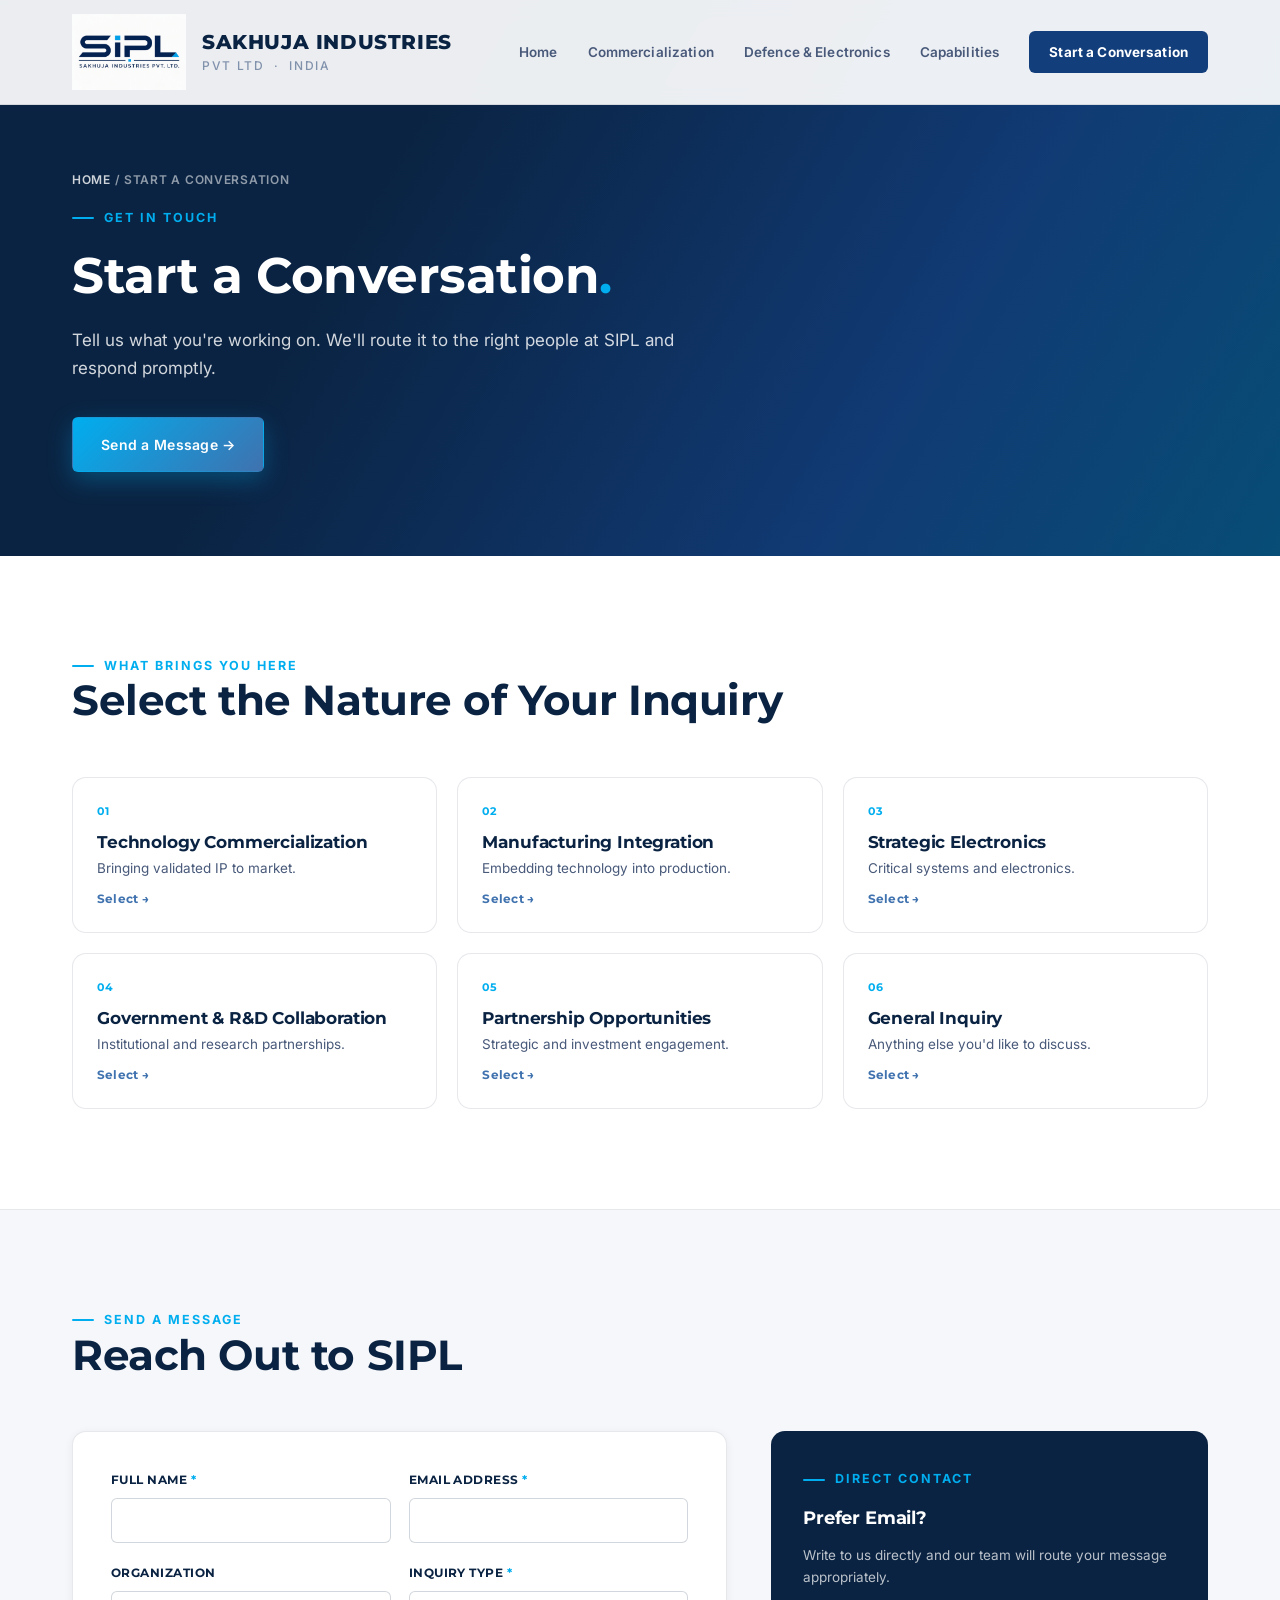
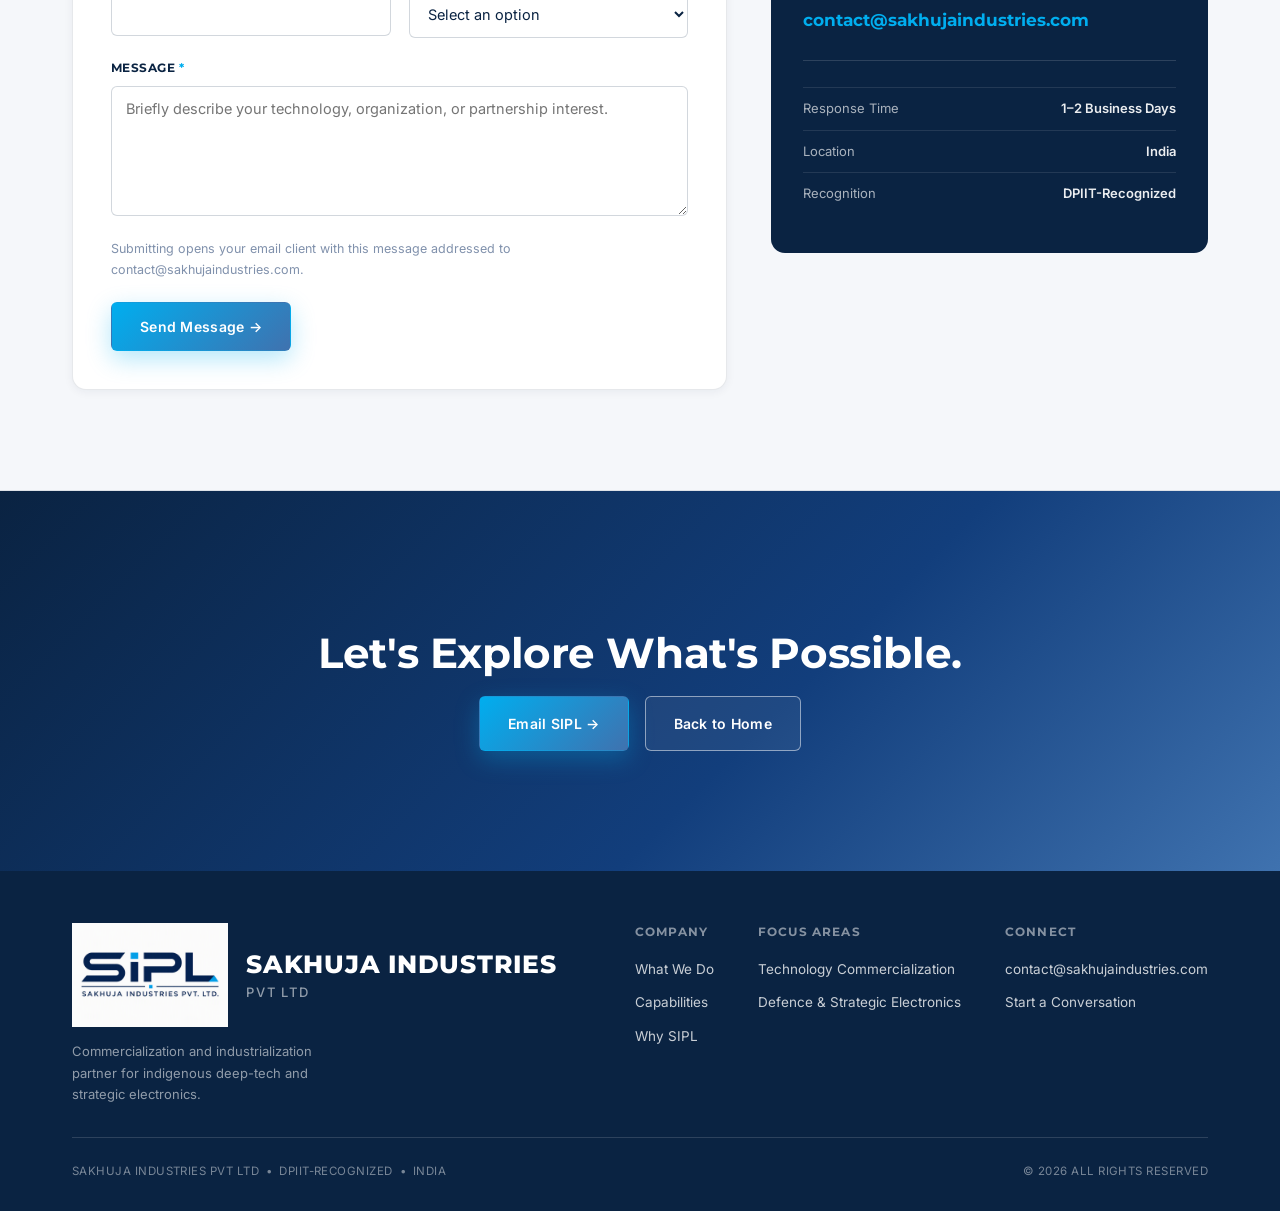
==== start-a-conversation.html @ 951796d1 "Add files via upload" ====
<!DOCTYPE html>
<html lang="en">
<head>
<meta charset="UTF-8">
<meta name="viewport" content="width=device-width, initial-scale=1.0">
<title>Start a Conversation | Sakhuja Industries Pvt. Ltd.</title>
<meta name="description" content="Contact SIPL to discuss technology commercialization, manufacturing integration, strategic electronics, government &amp; R&amp;D collaboration, or partnership opportunities.">
<link rel="icon" href="assets/images/sipl-logo.png">
<link rel="preconnect" href="https://fonts.googleapis.com">
<link rel="preconnect" href="https://fonts.gstatic.com" crossorigin>
<link href="https://fonts.googleapis.com/css2?family=Montserrat:wght@500;600;700;800&family=Inter:wght@400;500;600&display=swap" rel="stylesheet">
<link rel="stylesheet" href="styles.css">
<style>
  /* ============ PAGE-SPECIFIC: start-a-conversation ============ */

  /* Compact hero — single image, minimal copy */
  .contact-hero{padding:170px 0 84px;}
  .contact-hero p.lead{margin-top:18px;}

  /* Six inquiry cards — no imagery, icon-free, text-led */
  .inquiry-grid{
    display:grid;grid-template-columns:repeat(3,1fr);gap:20px;margin-top:52px;
  }
  @media (max-width:900px){ .inquiry-grid{grid-template-columns:repeat(2,1fr);} }
  @media (max-width:560px){ .inquiry-grid{grid-template-columns:1fr;} }
  .inquiry-card{
    text-align:left;width:100%;cursor:pointer;
    border:1px solid var(--line);border-radius:var(--radius-lg);
    background:var(--white);padding:26px 24px;
    transition:transform .22s ease, box-shadow .22s ease, border-color .22s ease;
    font-family:inherit;
  }
  .inquiry-card:hover, .inquiry-card:focus-visible{
    transform:translateY(-4px);box-shadow:var(--shadow-md);border-color:var(--line-strong);outline:none;
  }
  .inquiry-card .num{
    font-family:var(--display);font-size:11px;font-weight:700;
    color:var(--sky);letter-spacing:0.1em;display:block;margin-bottom:14px;
  }
  .inquiry-card h3{font-size:16.5px;margin-bottom:8px;}
  .inquiry-card p{font-size:13.5px;margin:0 0 14px;}
  .inquiry-card .go{
    font-family:var(--display);font-size:12px;font-weight:700;color:var(--blue);
    letter-spacing:0.02em;
  }

  /* Contact section — form + direct-contact panel */
  .contact-section{background:var(--bg-soft);}
  .contact-layout{
    display:grid;grid-template-columns:1.5fr 1fr;gap:44px;margin-top:52px;align-items:start;
  }
  @media (max-width:900px){ .contact-layout{grid-template-columns:1fr;} }

  .contact-form{
    background:var(--white);border:1px solid var(--line);border-radius:var(--radius-lg);
    padding:38px;box-shadow:var(--shadow-sm);
  }
  .form-row{display:grid;grid-template-columns:1fr 1fr;gap:18px;}
  @media (max-width:560px){ .form-row{grid-template-columns:1fr;} }
  .field{margin-bottom:20px;}
  .field label{
    display:block;font-family:var(--display);font-size:12px;font-weight:700;
    letter-spacing:0.04em;color:var(--navy-deep);margin-bottom:8px;
    text-transform:uppercase;
  }
  .field input, .field select, .field textarea{
    width:100%;font-family:var(--body);font-size:14.5px;color:var(--text);
    background:var(--white);border:1.5px solid var(--line-strong);border-radius:var(--radius);
    padding:13px 14px;transition:border-color .2s ease, box-shadow .2s ease;
  }
  .field input:focus, .field select:focus, .field textarea:focus{
    outline:none;border-color:var(--blue);box-shadow:0 0 0 3px rgba(63,114,175,0.14);
  }
  .field textarea{resize:vertical;min-height:130px;}
  .field .req{color:var(--sky);}
  .form-note{font-size:12.5px;color:var(--text-faint);margin-top:-4px;margin-bottom:22px;}
  .form-status{font-size:13.5px;margin-top:16px;display:none;}
  .form-status.show{display:block;}

  .contact-panel{
    background:var(--navy-deep);border-radius:var(--radius-lg);
    padding:38px 32px;color:var(--white);
  }
  .contact-panel .eyebrow{margin-bottom:6px;}
  .contact-panel h3{color:var(--white);font-size:18px;margin:14px 0 10px;}
  .contact-panel p{color:rgba(255,255,255,0.72);font-size:13.5px;}
  .contact-panel .email-link{
    display:block;margin-top:18px;font-family:var(--display);font-weight:700;
    font-size:17px;color:var(--sky);word-break:break-word;
  }
  .contact-panel .email-link:hover{color:var(--white);}
  .contact-panel hr{border:none;border-top:1px solid rgba(255,255,255,0.14);margin:26px 0;}
  .contact-panel .meta-line{
    display:flex;justify-content:space-between;font-size:13px;
    color:rgba(255,255,255,0.65);padding:10px 0;border-top:1px solid rgba(255,255,255,0.1);
  }
  .contact-panel .meta-line:first-of-type{border-top:none;}
  .contact-panel .meta-line b{color:rgba(255,255,255,0.92);font-weight:600;}

  /* Direct contact — large centered email */
  .direct-email{
    font-family:var(--display);font-weight:700;
    font-size:clamp(22px,3.2vw,32px);color:var(--blue);letter-spacing:-0.01em;
  }
  .direct-email:hover{color:var(--sky);}
</style>
</head>
<body>

<header class="nav">
  <div class="nav-inner">
    <a href="index.html" class="logo">
      <img src="assets/images/sipl-logo.png" alt="Sakhuja Industries Pvt Ltd" class="logo-img">
      <span class="logo-text">SAKHUJA INDUSTRIES<span>PVT LTD &nbsp;·&nbsp; INDIA</span></span>
    </a>
    <button class="nav-toggle" aria-label="Toggle navigation" aria-expanded="false"><span></span><span></span><span></span></button>
    <nav class="links">
      <a href="index.html#what-we-do">Home</a>
      <a href="technology-commercialization.html">Commercialization</a>
      <a href="defence-strategic-electronics.html">Defence &amp; Electronics</a>
      <a href="index.html#pillars">Capabilities</a>
      <a href="start-a-conversation.html" class="nav-cta" aria-current="page">Start a Conversation</a>
    </nav>
  </div>
</header>

<!-- ================= HERO ================= -->
<section class="page-hero contact-hero">
  <div class="page-hero-media">
    <img src="https://images.unsplash.com/photo-1600880292203-757bb62b4baf?auto=format&fit=crop&w=2200&q=80" alt="Strategic technology partnership and collaboration">
  </div>
  <div class="wrap">
    <div class="breadcrumb"><a href="index.html">Home</a> / Start a Conversation</div>
    <div class="eyebrow on-dark">GET IN TOUCH</div>
    <h1>Start a Conversation<span class="accent">.</span></h1>
    <p class="lead">Tell us what you're working on. We'll route it to the right people at SIPL and respond promptly.</p>
    <div class="cta-row" style="margin-top:34px;">
      <a href="#contact-form" class="btn btn-primary">Send a Message →</a>
    
    </div>
  </div>
</section>

<!-- ================= INQUIRY TYPE ================= -->
<section class="section" id="inquiry">
  <div class="wrap section-inner reveal">
    <div class="eyebrow">WHAT BRINGS YOU HERE</div>
    <h2>Select the Nature of Your Inquiry</h2>

    <div class="inquiry-grid">
      <button type="button" class="inquiry-card" data-topic="Technology Commercialization">
        <span class="num">01</span>
        <h3>Technology Commercialization</h3>
        <p>Bringing validated IP to market.</p>
        <span class="go">Select →</span>
      </button>
      <button type="button" class="inquiry-card" data-topic="Manufacturing Integration">
        <span class="num">02</span>
        <h3>Manufacturing Integration</h3>
        <p>Embedding technology into production.</p>
        <span class="go">Select →</span>
      </button>
      <button type="button" class="inquiry-card" data-topic="Strategic Electronics">
        <span class="num">03</span>
        <h3>Strategic Electronics</h3>
        <p>Critical systems and electronics.</p>
        <span class="go">Select →</span>
      </button>
      <button type="button" class="inquiry-card" data-topic="Government & R&D Collaboration">
        <span class="num">04</span>
        <h3>Government &amp; R&amp;D Collaboration</h3>
        <p>Institutional and research partnerships.</p>
        <span class="go">Select →</span>
      </button>
      <button type="button" class="inquiry-card" data-topic="Partnership Opportunities">
        <span class="num">05</span>
        <h3>Partnership Opportunities</h3>
        <p>Strategic and investment engagement.</p>
        <span class="go">Select →</span>
      </button>
      <button type="button" class="inquiry-card" data-topic="General Inquiry">
        <span class="num">06</span>
        <h3>General Inquiry</h3>
        <p>Anything else you'd like to discuss.</p>
        <span class="go">Select →</span>
      </button>
    </div>
  </div>
</section>

<!-- ================= CONTACT FORM ================= -->
<section class="section contact-section" id="contact-form">
  <div class="wrap section-inner reveal">
    <div class="eyebrow">SEND A MESSAGE</div>
    <h2>Reach Out to SIPL</h2>

    <div class="contact-layout">
      <form class="contact-form" id="siplContactForm" action="mailto:contact@sakhujaindustries.com" method="POST" enctype="text/plain">
        <div class="form-row">
          <div class="field">
            <label for="fullName">Full Name <span class="req">*</span></label>
            <input type="text" id="fullName" name="Name" required autocomplete="name">
          </div>
          <div class="field">
            <label for="email">Email Address <span class="req">*</span></label>
            <input type="email" id="email" name="Email" required autocomplete="email">
          </div>
        </div>

        <div class="form-row">
          <div class="field">
            <label for="organization">Organization</label>
            <input type="text" id="organization" name="Organization" autocomplete="organization">
          </div>
          <div class="field">
            <label for="topic">Inquiry Type <span class="req">*</span></label>
            <select id="topic" name="Inquiry Type" required>
              <option value="" disabled selected>Select an option</option>
              <option>Technology Commercialization</option>
              <option>Manufacturing Integration</option>
              <option>Strategic Electronics</option>
              <option>Government &amp; R&amp;D Collaboration</option>
              <option>Partnership Opportunities</option>
              <option>General Inquiry</option>
            </select>
          </div>
        </div>

        <div class="field">
          <label for="message">Message <span class="req">*</span></label>
          <textarea id="message" name="Message" required placeholder="Briefly describe your technology, organization, or partnership interest."></textarea>
        </div>

        <p class="form-note">Submitting opens your email client with this message addressed to contact@sakhujaindustries.com.</p>

        <button type="submit" class="btn btn-primary">Send Message →</button>
        <p class="form-status" id="formStatus"></p>
      </form>

      <aside class="contact-panel">
        <div class="eyebrow on-dark">DIRECT CONTACT</div>
        <h3>Prefer Email?</h3>
        <p>Write to us directly and our team will route your message appropriately.</p>
        <a href="mailto:contact@sakhujaindustries.com" class="email-link">contact@sakhujaindustries.com</a>
        <hr>
        <div class="meta-line"><span>Response Time</span><b>1–2 Business Days</b></div>
        <div class="meta-line"><span>Location</span><b>India</b></div>
        <div class="meta-line"><span>Recognition</span><b>DPIIT-Recognized</b></div>
      </aside>
    </div>
  </div>
</section>

<!-- ================= CLOSING CTA ================= -->
<section class="cta-section reveal" id="cta">
  <div class="wrap section-inner">
    <h2>Let's Explore What's Possible<span class="accent">.</span></h2>
    <div class="cta-row">
      <a href="mailto:contact@sakhujaindustries.com" class="btn btn-primary">Email SIPL →</a>
      <a href="index.html" class="btn btn-ghost">Back to Home</a>
    </div>
  </div>
</section>

<footer>
  <div class="wrap">
    <div class="footer-top">
      <div>
        <a href="index.html" class="logo">
          <img src="assets/images/sipl-logo.png" alt="Sakhuja Industries Pvt Ltd" class="logo-img">
          <span class="logo-text">SAKHUJA INDUSTRIES<span>PVT LTD</span></span>
        </a>
        <p class="footer-tagline">Commercialization and industrialization partner for indigenous deep-tech and strategic electronics.</p>
      </div>
      <div class="footer-nav">
        <div class="footer-col">
          <h4>Company</h4>
          <a href="index.html#what-we-do">What We Do</a>
          <a href="index.html#pillars">Capabilities</a>
          <a href="index.html#why">Why SIPL</a>
        </div>
        <div class="footer-col">
          <h4>Focus Areas</h4>
          <a href="technology-commercialization.html">Technology Commercialization</a>
          <a href="defence-strategic-electronics.html">Defence &amp; Strategic Electronics</a>
        </div>
        <div class="footer-col">
          <h4>Connect</h4>
          <a href="mailto:contact@sakhujaindustries.com">contact@sakhujaindustries.com</a>
          <a href="start-a-conversation.html">Start a Conversation</a>
        </div>
      </div>
    </div>
    <div class="footer-bottom">
      <div class="footer-meta">SAKHUJA INDUSTRIES PVT LTD &nbsp;•&nbsp; DPIIT-RECOGNIZED &nbsp;•&nbsp; INDIA</div>
      <div class="footer-meta">© <span id="year"></span> ALL RIGHTS RESERVED</div>
    </div>
  </div>
</footer>

<script src="script.js"></script>
<script>
  // Inquiry card → preselect topic in form and scroll to it
  document.addEventListener('DOMContentLoaded', function () {
    var cards = document.querySelectorAll('.inquiry-card');
    var topicSelect = document.getElementById('topic');
    cards.forEach(function (card) {
      card.addEventListener('click', function () {
        var value = card.getAttribute('data-topic');
        if (topicSelect) {
          Array.prototype.forEach.call(topicSelect.options, function (opt) {
            if (opt.text.replace(/&/g, '&').indexOf(value.split(' & ')[0]) !== -1 || opt.text === value) {
              topicSelect.value = opt.value;
            }
          });
          // Fallback direct match
          if (!topicSelect.value) { topicSelect.value = value; }
        }
        var formSection = document.getElementById('contact-form');
        if (formSection) { formSection.scrollIntoView({ behavior: 'smooth', block: 'start' }); }
        var nameField = document.getElementById('fullName');
        if (nameField) { setTimeout(function () { nameField.focus(); }, 500); }
      });
    });

    // Build a clean mailto submission
    var form = document.getElementById('siplContactForm');
    var status = document.getElementById('formStatus');
    if (form) {
      form.addEventListener('submit', function (e) {
        e.preventDefault();
        var name = document.getElementById('fullName').value.trim();
        var email = document.getElementById('email').value.trim();
        var org = document.getElementById('organization').value.trim();
        var topic = document.getElementById('topic').value;
        var message = document.getElementById('message').value.trim();

        if (!name || !email || !topic || !message) {
          status.textContent = 'Please complete all required fields.';
          status.classList.add('show');
          return;
        }

        var subject = 'SIPL Inquiry: ' + topic;
        var body =
          'Name: ' + name + '\n' +
          'Email: ' + email + '\n' +
          (org ? 'Organization: ' + org + '\n' : '') +
          'Inquiry Type: ' + topic + '\n\n' +
          'Message:\n' + message;

        var mailto = 'mailto:contact@sakhujaindustries.com'
          + '?subject=' + encodeURIComponent(subject)
          + '&body=' + encodeURIComponent(body);

        window.location.href = mailto;

        status.textContent = 'Opening your email client to send this message…';
        status.classList.add('show');
      });
    }
  });
</script>
</body>
</html>
---- styles.css ----
/* =========================================================
   SAKHUJA INDUSTRIES PVT LTD — styles.css
   Premium / Corporate / Deep-Tech / Electronics / Manufacturing
   ========================================================= */

:root{
  --navy-deep:#0A2342;
  --navy:#123E7C;
  --blue:#3F72AF;
  --sky:#00AEEF;
  --white:#FFFFFF;
  --bg-soft:#F5F7FA;

  --text:#0A2342;
  --text-muted:#48597A;
  --text-faint:#8091AC;

  --line:rgba(10,35,66,0.10);
  --line-strong:rgba(10,35,66,0.18);

  --radius:6px;
  --radius-lg:14px;
  --maxw:1200px;

  --display:'Montserrat', sans-serif;
  --body:'Inter', sans-serif;

  --shadow-sm:0 2px 10px rgba(10,35,66,0.06);
  --shadow-md:0 10px 30px rgba(10,35,66,0.10);
  --shadow-lg:0 24px 60px rgba(10,35,66,0.16);

  /* ---- Logo / header-height scale (drives header, nav spacing & footer) ---- */
  --logo-h-desktop:76px;      /* header logo height, desktop: 70-80px range */
  --logo-h-tablet:56px;       /* header logo height, tablet/mobile nav breakpoint */
  --logo-h-mobile:44px;       /* header logo height, small mobile */
  --footer-logo-h-desktop:104px; /* footer logo, proportionally larger than header */
  --footer-logo-h-tablet:76px;
  --footer-logo-h-mobile:58px;
  --header-h:104px;           /* total fixed-header height, desktop */
  --header-h-tablet:80px;
  --header-h-mobile:64px;
}

*{margin:0;padding:0;box-sizing:border-box;}
html{scroll-behavior:smooth;}

body{
  background:var(--white);
  color:var(--text);
  font-family:var(--body);
  font-size:16px;
  line-height:1.65;
  -webkit-font-smoothing:antialiased;
  overflow-x:hidden;
}

a{color:inherit;text-decoration:none;}
img{display:block;max-width:100%;}

.wrap{
  max-width:var(--maxw);
  margin:0 auto;
  padding:0 32px;
}

.eyebrow{
  font-family:var(--body);
  font-size:12.5px;
  font-weight:700;
  letter-spacing:0.16em;
  text-transform:uppercase;
  color:var(--sky);
  display:flex;
  align-items:center;
  gap:10px;
}
.eyebrow::before{
  content:"";
  width:22px;height:2px;
  background:var(--sky);
  display:inline-block;
  border-radius:2px;
}
.eyebrow.center{justify-content:center;}
.eyebrow.on-dark{color:var(--sky);}

h1,h2,h3,h4{
  font-family:var(--display);
  font-weight:700;
  letter-spacing:-0.01em;
  color:var(--navy-deep);
}
h2{font-size:clamp(28px,3.4vw,42px);line-height:1.16;}
h3{font-size:19px;}

p{color:var(--text-muted);}

.section{
  position:relative;
  padding:100px 0;
  border-bottom:1px solid var(--line);
}
.section.alt{background:var(--bg-soft);}
.section-inner{position:relative;z-index:1;}

/* ---------- BUTTONS ---------- */
.btn{
  font-family:var(--body);
  font-size:14px;
  font-weight:600;
  letter-spacing:0.02em;
  padding:15px 28px;
  border-radius:var(--radius);
  border:1.5px solid transparent;
  display:inline-flex;
  align-items:center;
  gap:10px;
  transition:all .2s ease;
  cursor:pointer;
}
.btn-primary{
  background:linear-gradient(135deg, var(--sky), var(--blue));
  color:var(--white);
  box-shadow:0 8px 24px rgba(0,174,239,0.30);
}
.btn-primary:hover{transform:translateY(-2px);box-shadow:0 12px 30px rgba(0,174,239,0.40);}
.btn-ghost{
  color:var(--white);
  border-color:rgba(255,255,255,0.5);
  background:rgba(255,255,255,0.06);
}
.btn-ghost:hover{border-color:var(--white);background:rgba(255,255,255,0.14);}
.btn-ghost.on-light{color:var(--navy);border-color:var(--line-strong);background:transparent;}
.btn-ghost.on-light:hover{border-color:var(--blue);color:var(--blue);background:rgba(63,114,175,0.06);}
.btn:focus-visible{outline:2px solid var(--sky);outline-offset:3px;}
.cta-row{display:flex;gap:16px;flex-wrap:wrap;align-items:center;}

/* ---------- NAV ---------- */
header.nav{
  position:fixed;
  top:0;left:0;right:0;
  z-index:60;
  background:rgba(255,255,255,0.92);
  backdrop-filter:blur(10px);
  border-bottom:1px solid var(--line);
}
.nav-inner{
  max-width:var(--maxw);
  margin:0 auto;
  padding:12px 32px;
  min-height:var(--header-h);
  display:flex;
  align-items:center;
  justify-content:space-between;
  transition:min-height .2s ease, padding .2s ease;
}
.logo{
  display:flex;
  align-items:center;
  gap:16px;
}
.logo img.logo-img{
  height:var(--logo-h-desktop);
  width:auto;
  max-width:none;
  display:block;
  image-rendering:-webkit-optimize-contrast;
  transition:height .2s ease;
}
.logo .logo-text{
  font-family:var(--display);
  font-weight:800;
  font-size:20px;
  letter-spacing:0.03em;
  color:var(--navy-deep);
  line-height:1.18;
  white-space:nowrap;
}
.logo .logo-text span{
  display:block;
  font-family:var(--body);
  font-weight:500;
  font-size:12px;
  letter-spacing:0.14em;
  color:var(--text-faint);
  margin-top:4px;
}
nav.links{display:flex;gap:30px;align-items:center;}
nav.links a{
  font-family:var(--body);
  font-size:13.5px;
  font-weight:600;
  letter-spacing:0.01em;
  color:var(--text-muted);
  transition:color .2s ease;
}
nav.links a:hover, nav.links a:focus-visible{color:var(--blue);}
nav.links a.nav-cta{
  color:var(--white);
  background:var(--navy);
  padding:10px 20px;
  border-radius:var(--radius);
  font-weight:700;
}
nav.links a.nav-cta:hover{background:var(--blue);color:var(--white);}
.nav-toggle{display:none;flex-direction:column;gap:5px;background:none;border:none;cursor:pointer;padding:6px;}
.nav-toggle span{width:24px;height:2px;background:var(--navy-deep);border-radius:2px;}
@media (max-width:860px){
  .nav-inner{padding:10px 24px;min-height:var(--header-h-tablet);}
  .logo{gap:12px;}
  .logo img.logo-img{height:var(--logo-h-tablet);}
  .logo .logo-text{font-size:16px;}
  .logo .logo-text span{font-size:10px;margin-top:3px;}
  nav.links{
    position:fixed;top:var(--header-h-tablet);left:0;right:0;
    background:var(--white);
    flex-direction:column;
    align-items:flex-start;
    gap:0;
    padding:8px 32px 20px;
    border-bottom:1px solid var(--line);
    box-shadow:var(--shadow-md);
    transform:translateY(-130%);
    transition:transform .25s ease;
  }
  nav.links.open{transform:translateY(0);}
  nav.links a{padding:12px 0;width:100%;border-bottom:1px solid var(--line);}
  nav.links a.nav-cta{margin-top:10px;text-align:center;}
  .nav-toggle{display:flex;}
}
@media (max-width:480px){
  .nav-inner{padding:8px 18px;min-height:var(--header-h-mobile);}
  .logo{gap:9px;}
  .logo img.logo-img{height:var(--logo-h-mobile);}
  .logo .logo-text{font-size:13.5px;}
  .logo .logo-text span{font-size:8.5px;letter-spacing:0.1em;margin-top:2px;}
  nav.links{top:var(--header-h-mobile);}
}

/* ---------- HERO (homepage) ---------- */
.hero{
  position:relative;
  min-height:96vh;
  display:flex;
  align-items:center;
  padding-top:var(--header-h);
  overflow:hidden;
  background:var(--navy-deep);
}
@media (max-width:860px){ .hero{padding-top:var(--header-h-tablet);} }
@media (max-width:480px){ .hero{padding-top:var(--header-h-mobile);} }
.hero-media{
  position:absolute;inset:0;
  z-index:0;
}
.hero-media img{
  width:100%;height:100%;object-fit:cover;
  opacity:0.55;
}
.hero-media::after{
  content:"";
  position:absolute;inset:0;
  background:linear-gradient(115deg, rgba(10,35,66,0.96) 20%, rgba(18,62,124,0.82) 55%, rgba(0,174,239,0.35) 100%);
}
.hero-content{position:relative;z-index:1;max-width:760px;padding:80px 0;}
.hero h1{
  font-size:clamp(36px,5.2vw,62px);
  line-height:1.1;
  margin:22px 0 24px;
  color:var(--white);
}
.hero .accent{color:var(--sky);}
.hero p.lead{
  font-size:18px;
  max-width:600px;
  color:rgba(255,255,255,0.82);
  margin-bottom:38px;
}
.hero-stats{
  position:relative;z-index:1;
  display:flex;gap:40px;
  margin-top:64px;
  flex-wrap:wrap;
}
.hero-stats .stat b{
  display:block;
  font-family:var(--display);
  font-size:26px;
  color:var(--white);
}
.hero-stats .stat span{
  font-size:12px;
  letter-spacing:0.06em;
  text-transform:uppercase;
  color:rgba(255,255,255,0.65);
}

/* ---------- PAGE HERO (sub-pages) ---------- */
.page-hero{
  position:relative;
  padding:180px 0 100px;
  overflow:hidden;
  background:var(--navy-deep);
}
.page-hero-media{position:absolute;inset:0;z-index:0;}
.page-hero-media img{width:100%;height:100%;object-fit:cover;opacity:0.42;}
.page-hero-media::after{
  content:"";position:absolute;inset:0;
  background:linear-gradient(120deg, rgba(10,35,66,0.97) 30%, rgba(18,62,124,0.85) 70%, rgba(0,174,239,0.30) 100%);
}
.page-hero .wrap{position:relative;z-index:1;}
.page-hero h1{
  font-size:clamp(32px,4.4vw,50px);
  line-height:1.12;
  margin:20px 0 22px;
  max-width:840px;
  color:var(--white);
}
.page-hero .accent{color:var(--sky);}
.page-hero p.lead{font-size:17px;max-width:660px;color:rgba(255,255,255,0.82);}
.breadcrumb{
  font-family:var(--body);
  font-size:12px;font-weight:600;
  letter-spacing:0.06em;
  color:rgba(255,255,255,0.55);
  margin-bottom:18px;
  text-transform:uppercase;
}
.breadcrumb a{color:rgba(255,255,255,0.8);}
.breadcrumb a:hover{color:var(--sky);}

.role-banner{
  margin-top:40px;
  padding:22px 26px;
  border:1px solid rgba(255,255,255,0.18);
  border-left:3px solid var(--sky);
  background:rgba(255,255,255,0.06);
  backdrop-filter:blur(4px);
  font-size:14px;
  color:rgba(255,255,255,0.85);
  max-width:760px;
  border-radius:var(--radius);
}
.role-banner strong{color:var(--white);font-weight:700;}

/* ---------- VISION ---------- */
.vision{text-align:center;background:var(--bg-soft);}
.vision .wrap{max-width:860px;}
.vision h2{margin:20px 0 0;}
.vision .statement{
  font-family:var(--display);
  font-weight:500;
  font-size:clamp(20px,2.4vw,28px);
  line-height:1.55;
  color:var(--navy);
  margin-top:26px;
}
.vision .statement .accent{color:var(--blue);font-weight:700;}

/* ---------- WHAT WE DO ---------- */
.wwd-top{
  display:grid;
  grid-template-columns:1fr 1fr;
  gap:60px;
  margin-bottom:56px;
  align-items:start;
}
.wwd-top h2{margin-top:16px;}
.wwd-top p{font-size:16px;max-width:480px;}
@media (max-width:820px){ .wwd-top{grid-template-columns:1fr;gap:24px;} }

.card-grid{
  display:grid;
  grid-template-columns:repeat(4,1fr);
  gap:22px;
}
@media (max-width:900px){ .card-grid{grid-template-columns:repeat(2,1fr);} }
@media (max-width:520px){ .card-grid{grid-template-columns:1fr;} }

.card{
  background:var(--white);
  border:1px solid var(--line);
  border-radius:var(--radius-lg);
  padding:0 0 26px;
  overflow:hidden;
  transition:transform .25s ease, box-shadow .25s ease;
  display:block;
}
.card:hover{transform:translateY(-4px);box-shadow:var(--shadow-md);}
.card .card-img{width:100%;height:150px;object-fit:cover;}
.card .card-body{padding:22px 24px 0;}
.card .num{
  font-family:var(--display);
  font-size:12px;
  font-weight:700;
  color:var(--sky);
  letter-spacing:0.1em;
}
.card h3{font-size:17px;margin:12px 0 10px;font-weight:700;}
.card p{font-size:14px;margin:0;}

/* ---------- PILLARS (with large images) ---------- */
.pillars-section{background:var(--bg-soft);}
.pillar-grid{
  display:grid;
  grid-template-columns:repeat(4,1fr);
  gap:26px;
  margin-top:52px;
}
@media (max-width:980px){ .pillar-grid{grid-template-columns:repeat(2,1fr);} }
@media (max-width:560px){ .pillar-grid{grid-template-columns:1fr;} }

.pillar{
  border:1px solid var(--line);
  border-radius:var(--radius-lg);
  background:var(--white);
  overflow:hidden;
  transition:transform .25s ease, box-shadow .25s ease;
}
.pillar:hover{transform:translateY(-5px);box-shadow:var(--shadow-md);}
.pillar .pillar-img{
  width:100%;
  height:170px;
  object-fit:cover;
}
.pillar .pillar-body{padding:22px 22px 26px;}
.pillar .tag{
  font-family:var(--display);
  font-size:11px;
  font-weight:700;
  letter-spacing:0.1em;
  color:var(--sky);
  display:block;
  margin-bottom:12px;
}
.pillar h3{font-size:17px;margin-bottom:10px;}
.pillar p{font-size:14px;}

/* Small icon-thumbnail (used where SVG icons previously appeared) */
.icon-thumb{
  width:56px;height:56px;
  border-radius:12px;
  object-fit:cover;
  margin-bottom:20px;
  box-shadow:var(--shadow-sm);
  border:1px solid var(--line);
}

/* ---------- COMMERCIALIZATION PIPELINE ---------- */
.pipeline-wrap{margin-top:64px;position:relative;}
.pipeline{
  display:grid;
  grid-template-columns:repeat(4,1fr);
  gap:0;
  position:relative;
}
.pipeline-line{
  position:absolute;
  top:19px;left:6%;right:6%;
  height:2px;
  background:var(--line-strong);
  z-index:0;
}
.pipeline-pulse{
  position:absolute;top:15px;
  width:9px;height:9px;
  border-radius:50%;
  background:var(--sky);
  box-shadow:0 0 14px 3px rgba(0,174,239,0.45);
  z-index:1;
  animation:travel 6s ease-in-out infinite;
}
@keyframes travel{
  0%{left:6%; opacity:0;}
  8%{opacity:1;}
  92%{opacity:1;}
  100%{left:94%; opacity:0;}
}
.stage{position:relative;z-index:1;padding:0 20px 0 0;text-align:left;}
.stage-node{
  width:15px;height:15px;
  border:2px solid var(--navy);
  background:var(--white);
  border-radius:4px;
  transform:rotate(45deg);
  margin-bottom:24px;
}
.stage .stepnum{
  font-family:var(--display);
  font-size:11px;font-weight:700;
  color:var(--blue);
  letter-spacing:0.1em;
  display:block;
  margin-bottom:10px;
}
.stage h3{font-size:18px;margin-bottom:10px;}
.stage p{font-size:14px;}
@media (max-width:820px){
  .pipeline{grid-template-columns:1fr;gap:32px;}
  .pipeline-line,.pipeline-pulse{display:none;}
}

/* ---------- STRATEGIC FOCUS (was radar) ---------- */
.defence{background:var(--navy-deep);border-bottom:none;}
.defence-grid{
  display:grid;
  grid-template-columns:1fr 1fr;
  gap:56px;
  align-items:center;
}
@media (max-width:900px){ .defence-grid{grid-template-columns:1fr;gap:36px;} }
.defence h2{margin:18px 0 18px;color:var(--white);}
.defence p{color:rgba(255,255,255,0.75);}
.spec-list{list-style:none;margin-top:26px;}
.spec-list li{
  display:flex;gap:14px;padding:15px 0;
  border-top:1px solid rgba(255,255,255,0.14);
  font-size:14px;color:rgba(255,255,255,0.9);
  align-items:baseline;
}
.spec-list li:last-child{border-bottom:1px solid rgba(255,255,255,0.14);}
.spec-list .dot{color:var(--sky);font-size:14px;flex-shrink:0;}
.defence-media{
  border-radius:var(--radius-lg);
  overflow:hidden;
  box-shadow:var(--shadow-lg);
  aspect-ratio:4/3.1;
}
.defence-media img{width:100%;height:100%;object-fit:cover;}

/* light variant used on sub-pages for spec/readiness sections */
.spec-list.on-light li{border-top-color:var(--line);color:var(--text);}
.spec-list.on-light li:last-child{border-bottom-color:var(--line);}
.spec-list.on-light .dot{color:var(--blue);}

/* ---------- WHY / WHY-LIST ---------- */
.why-list{
  display:grid;grid-template-columns:1fr;gap:0;
  margin-top:52px;border-top:1px solid var(--line);
}
.why-item{
  display:grid;grid-template-columns:120px 1fr 2fr;gap:30px;
  padding:26px 0;border-bottom:1px solid var(--line);
  align-items:baseline;
}
@media (max-width:760px){ .why-item{grid-template-columns:1fr;gap:8px;} }
.why-item .idx{
  font-family:var(--display);color:var(--sky);
  font-size:13px;font-weight:700;letter-spacing:0.06em;
}
.why-item h3{font-size:18px;}
.why-item p{font-size:14px;margin:0;}

/* ---------- CTA ---------- */
.cta-section{
  position:relative;text-align:center;
  padding:120px 0;
  background:linear-gradient(135deg, var(--navy-deep), var(--navy) 60%, var(--blue));
  border-bottom:none;
  overflow:hidden;
}
.cta-section h2{max-width:700px;margin:18px auto 18px;color:var(--white);}
.cta-section p.lead{max-width:540px;margin:0 auto 38px;font-size:16px;color:rgba(255,255,255,0.82);}
.cta-section .cta-row{justify-content:center;}

/* ---------- FOOTER ---------- */
footer{padding:52px 0 30px;background:var(--navy-deep);}
footer .logo{gap:18px;margin-bottom:4px;}
footer .logo img.logo-img{
  height:var(--footer-logo-h-desktop);
  width:auto;
  max-width:none;
  display:block;
}
footer .logo .logo-text{color:var(--white);font-size:25px;}
footer .logo .logo-text span{color:rgba(255,255,255,0.55);font-size:13px;margin-top:5px;}
@media (max-width:860px){
  footer .logo{gap:14px;}
  footer .logo img.logo-img{height:var(--footer-logo-h-tablet);}
  footer .logo .logo-text{font-size:19px;}
  footer .logo .logo-text span{font-size:11px;}
}
@media (max-width:480px){
  footer .logo{gap:10px;}
  footer .logo img.logo-img{height:var(--footer-logo-h-mobile);}
  footer .logo .logo-text{font-size:15.5px;}
  footer .logo .logo-text span{font-size:9.5px;}
}
.footer-top{
  display:flex;justify-content:space-between;align-items:flex-start;
  flex-wrap:wrap;gap:32px;padding-bottom:32px;
  border-bottom:1px solid rgba(255,255,255,0.14);
}
.footer-tagline{
  font-size:13px;color:rgba(255,255,255,0.55);
  margin-top:14px;max-width:260px;
}
.footer-nav{display:flex;gap:44px;flex-wrap:wrap;}
.footer-col h4{
  font-family:var(--display);
  font-size:11.5px;font-weight:700;
  letter-spacing:0.1em;text-transform:uppercase;
  color:rgba(255,255,255,0.5);
  margin-bottom:16px;
}
.footer-col a{
  display:block;font-size:13.5px;
  color:rgba(255,255,255,0.78);
  margin-bottom:11px;
  transition:color .2s ease;
}
.footer-col a:hover{color:var(--sky);}
.footer-bottom{
  display:flex;justify-content:space-between;align-items:center;
  flex-wrap:wrap;gap:12px;padding-top:24px;
}
.footer-meta{
  font-family:var(--body);font-size:11.5px;
  color:rgba(255,255,255,0.45);letter-spacing:0.04em;
}

/* ---------- reveal on scroll ---------- */
.reveal{opacity:0;transform:translateY(18px);transition:opacity .7s ease, transform .7s ease;}
.reveal.in{opacity:1;transform:translateY(0);}

@media (prefers-reduced-motion: reduce){
  html{scroll-behavior:auto;}
  .pipeline-pulse{animation:none;display:none;}
  .reveal{opacity:1;transform:none;transition:none;}
}

::selection{background:var(--sky);color:var(--white);}

/* ============ PAGE-SPECIFIC: technology-commercialization ============ */
.bridge-wrap{margin-top:56px;}
.bridge-row{display:grid;grid-template-columns:repeat(4,1fr);gap:0;position:relative;}
.bridge-line{position:absolute;top:23px;left:6%;right:6%;height:2px;background:var(--line-strong);z-index:0;}
.bridge-pulse{position:absolute;top:19px;width:9px;height:9px;border-radius:50%;background:var(--sky);box-shadow:0 0 14px 3px rgba(0,174,239,0.45);z-index:1;animation:travel 6.5s ease-in-out infinite;}
.bnode{position:relative;z-index:1;padding-right:20px;}
.bnode .dot{width:16px;height:16px;border:2px solid var(--navy);background:var(--white);border-radius:4px;transform:rotate(45deg);margin-bottom:22px;}
.bnode .tag{font-family:var(--display);font-size:11px;font-weight:700;color:var(--blue);letter-spacing:0.1em;display:block;margin-bottom:8px;}
.bnode h3{font-size:17px;margin-bottom:8px;}
.bnode p{font-size:13.5px;}
@media (max-width:820px){ .bridge-row{grid-template-columns:1fr;gap:30px;} .bridge-line,.bridge-pulse{display:none;} }

.bridge-caption{
  margin-top:42px;padding:24px 28px;
  border:1px solid var(--line);border-radius:var(--radius);
  background:var(--bg-soft);
  font-size:14px;color:var(--text-muted);
  display:flex;align-items:center;gap:16px;
}
.bridge-caption .accent{color:var(--blue);font-weight:700;}

.journey-list{margin-top:52px;border-top:1px solid var(--line);}
.journey-item{display:grid;grid-template-columns:90px 1fr 2fr;gap:30px;padding:28px 0;border-bottom:1px solid var(--line);align-items:start;}
@media (max-width:760px){ .journey-item{grid-template-columns:1fr;gap:10px;} }
.journey-item .stepnum{font-family:var(--display);font-size:13px;font-weight:700;color:var(--blue);letter-spacing:0.06em;}
.journey-item h3{font-size:18px;margin-bottom:8px;}
.journey-item p{font-size:14px;margin:0;}

.readiness-section{background:var(--bg-soft);}
.readiness-grid{display:grid;grid-template-columns:1fr 1fr;gap:56px;align-items:start;margin-top:18px;}
@media (max-width:860px){ .readiness-grid{grid-template-columns:1fr;gap:36px;} }
.meter-list{margin-top:8px;}
.meter-item{padding:16px 0;border-top:1px solid var(--line);}
.meter-item:last-child{border-bottom:1px solid var(--line);}
.meter-head{display:flex;justify-content:space-between;align-items:baseline;margin-bottom:10px;}
.meter-head h3{font-size:14.5px;font-weight:600;color:var(--text);font-family:var(--body);}
.meter-head span{font-family:var(--display);font-size:11px;font-weight:700;color:var(--blue);letter-spacing:0.05em;}
.meter-track{height:5px;background:var(--line-strong);width:100%;border-radius:4px;overflow:hidden;}
.meter-fill{height:100%;background:linear-gradient(90deg, var(--blue), var(--sky));border-radius:4px;}

.engage-grid{display:grid;grid-template-columns:repeat(4,1fr);gap:22px;margin-top:52px;}
@media (max-width:900px){ .engage-grid{grid-template-columns:repeat(2,1fr);} }
@media (max-width:520px){ .engage-grid{grid-template-columns:1fr;} }
.engage-card{border:1px solid var(--line);border-radius:var(--radius-lg);padding:26px 22px 24px;background:var(--white);transition:transform .25s ease, box-shadow .25s ease;}
.engage-card:hover{transform:translateY(-4px);box-shadow:var(--shadow-md);}
.engage-card .tag{font-family:var(--display);font-size:11px;font-weight:700;letter-spacing:0.08em;color:var(--sky);display:block;margin-bottom:12px;}
.engage-card h3{font-size:16px;margin-bottom:10px;}
.engage-card p{font-size:13.5px;}

.value-list{display:grid;grid-template-columns:1fr;gap:0;margin-top:52px;border-top:1px solid var(--line);}
.value-item{display:grid;grid-template-columns:150px 1fr 1.6fr;gap:26px;padding:26px 0;border-bottom:1px solid var(--line);align-items:baseline;}
@media (max-width:760px){ .value-item{grid-template-columns:1fr;gap:8px;} }
.value-item .who{font-family:var(--display);font-size:12px;font-weight:700;color:var(--blue);letter-spacing:0.05em;text-transform:uppercase;}
.value-item h3{font-size:16.5px;}
.value-item p{font-size:14px;margin:0;}

/* ============ PAGE-SPECIFIC: defence-strategic-electronics ============ */
.domain-section{background:var(--bg-soft);}
.domain-grid{display:grid;grid-template-columns:repeat(3,1fr);gap:22px;margin-top:52px;}
@media (max-width:900px){ .domain-grid{grid-template-columns:repeat(2,1fr);} }
@media (max-width:560px){ .domain-grid{grid-template-columns:1fr;} }
.domain-card{background:var(--white);border:1px solid var(--line);border-radius:var(--radius-lg);overflow:hidden;transition:transform .25s ease, box-shadow .25s ease;}
.domain-card:hover{transform:translateY(-4px);box-shadow:var(--shadow-md);}
.domain-card .domain-img{width:100%;height:140px;object-fit:cover;}
.domain-card .domain-body{padding:22px 22px 26px;}
.domain-card .num{font-family:var(--display);font-size:11px;font-weight:700;color:var(--sky);letter-spacing:0.1em;display:block;margin-bottom:12px;}
.domain-card h3{font-size:17px;margin-bottom:10px;}
.domain-card p{font-size:14px;margin-bottom:14px;}
.domain-card ul{list-style:none;font-size:12px;color:var(--text-faint);line-height:2;}
.domain-card ul li::before{content:"— ";color:var(--blue);}

.partner-section{background:var(--navy-deep);}
.partner-section h2{color:var(--white);}
.partner-section .eyebrow{color:var(--sky);}
.partner-grid{display:grid;grid-template-columns:repeat(4,1fr);gap:22px;margin-top:52px;}
@media (max-width:900px){ .partner-grid{grid-template-columns:repeat(2,1fr);} }
@media (max-width:520px){ .partner-grid{grid-template-columns:1fr;} }
.partner-card{border:1px solid rgba(255,255,255,0.16);border-radius:var(--radius-lg);padding:24px 22px;background:rgba(255,255,255,0.05);}
.partner-card .tag{font-family:var(--display);font-size:11px;font-weight:700;letter-spacing:0.06em;color:var(--sky);display:block;margin-bottom:12px;text-transform:uppercase;}
.partner-card h3{font-size:16px;margin-bottom:8px;color:var(--white);}
.partner-card p{font-size:13.5px;color:rgba(255,255,255,0.72);}
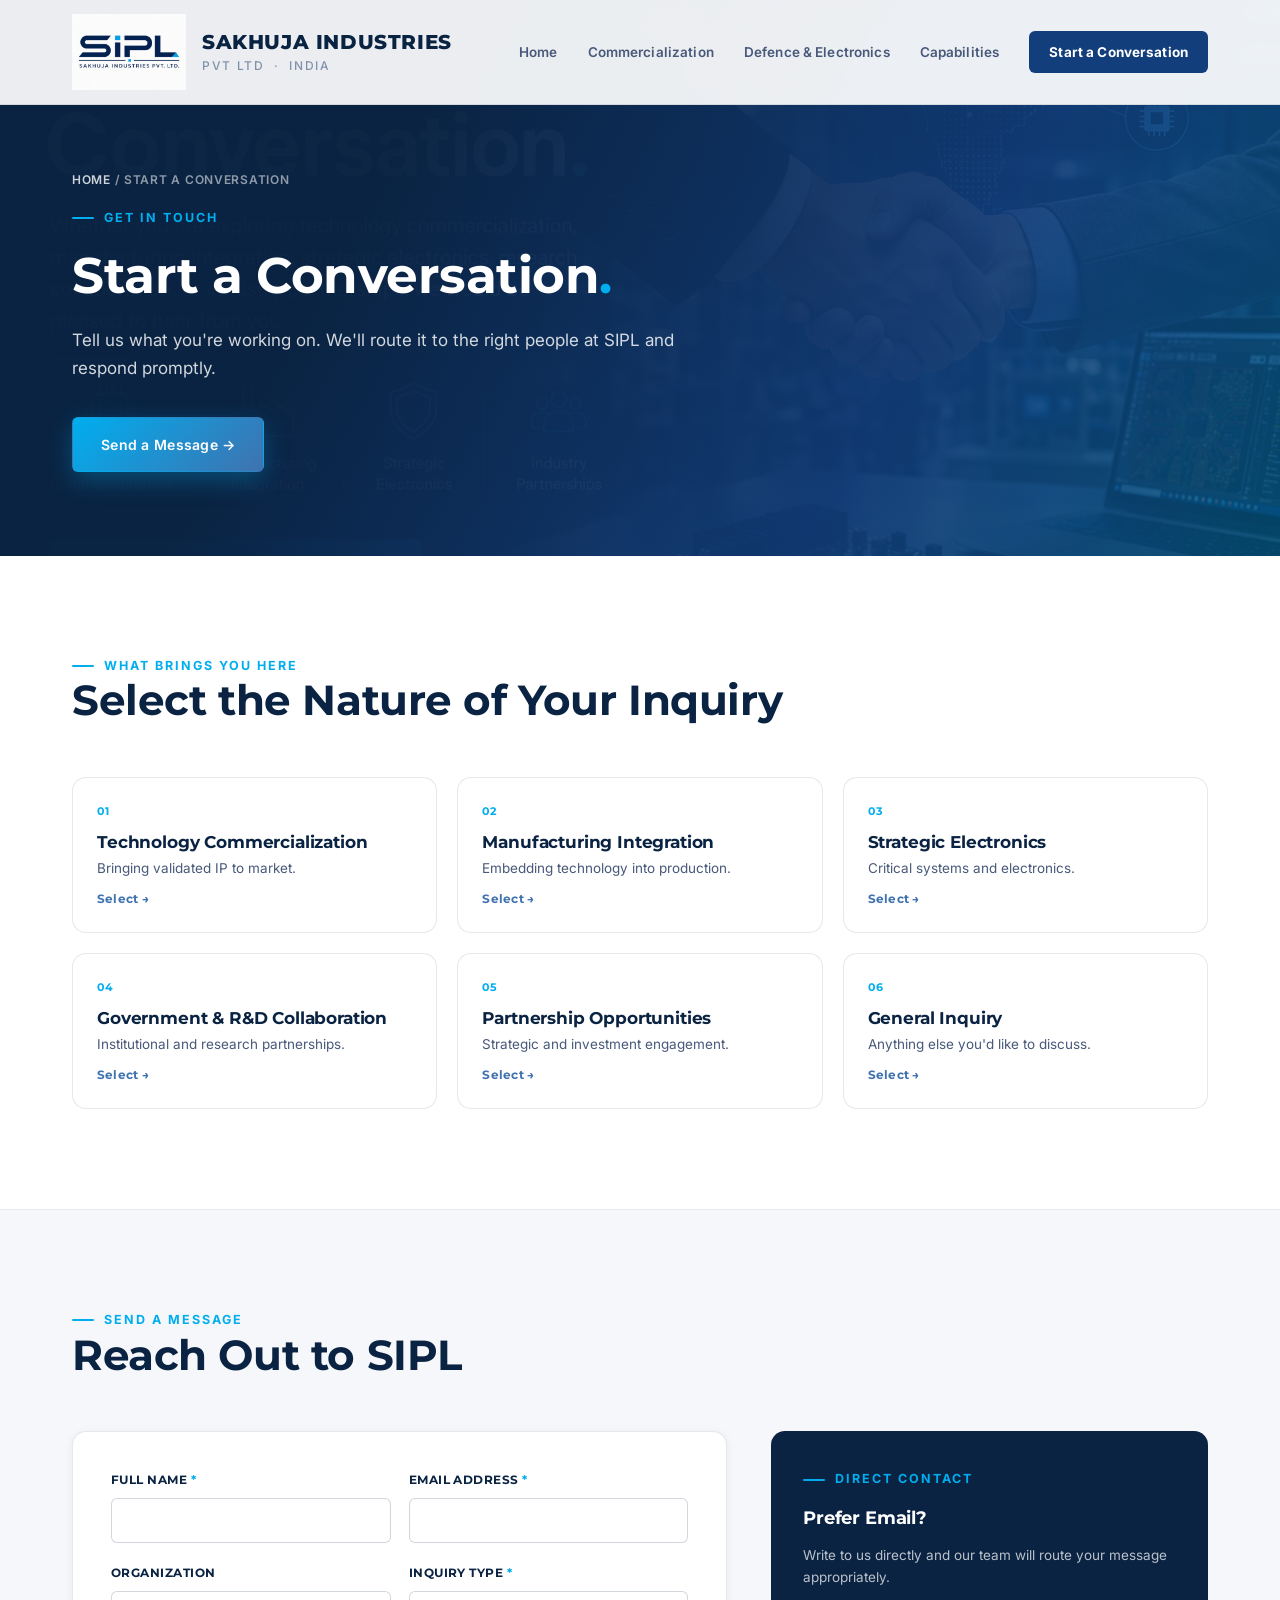
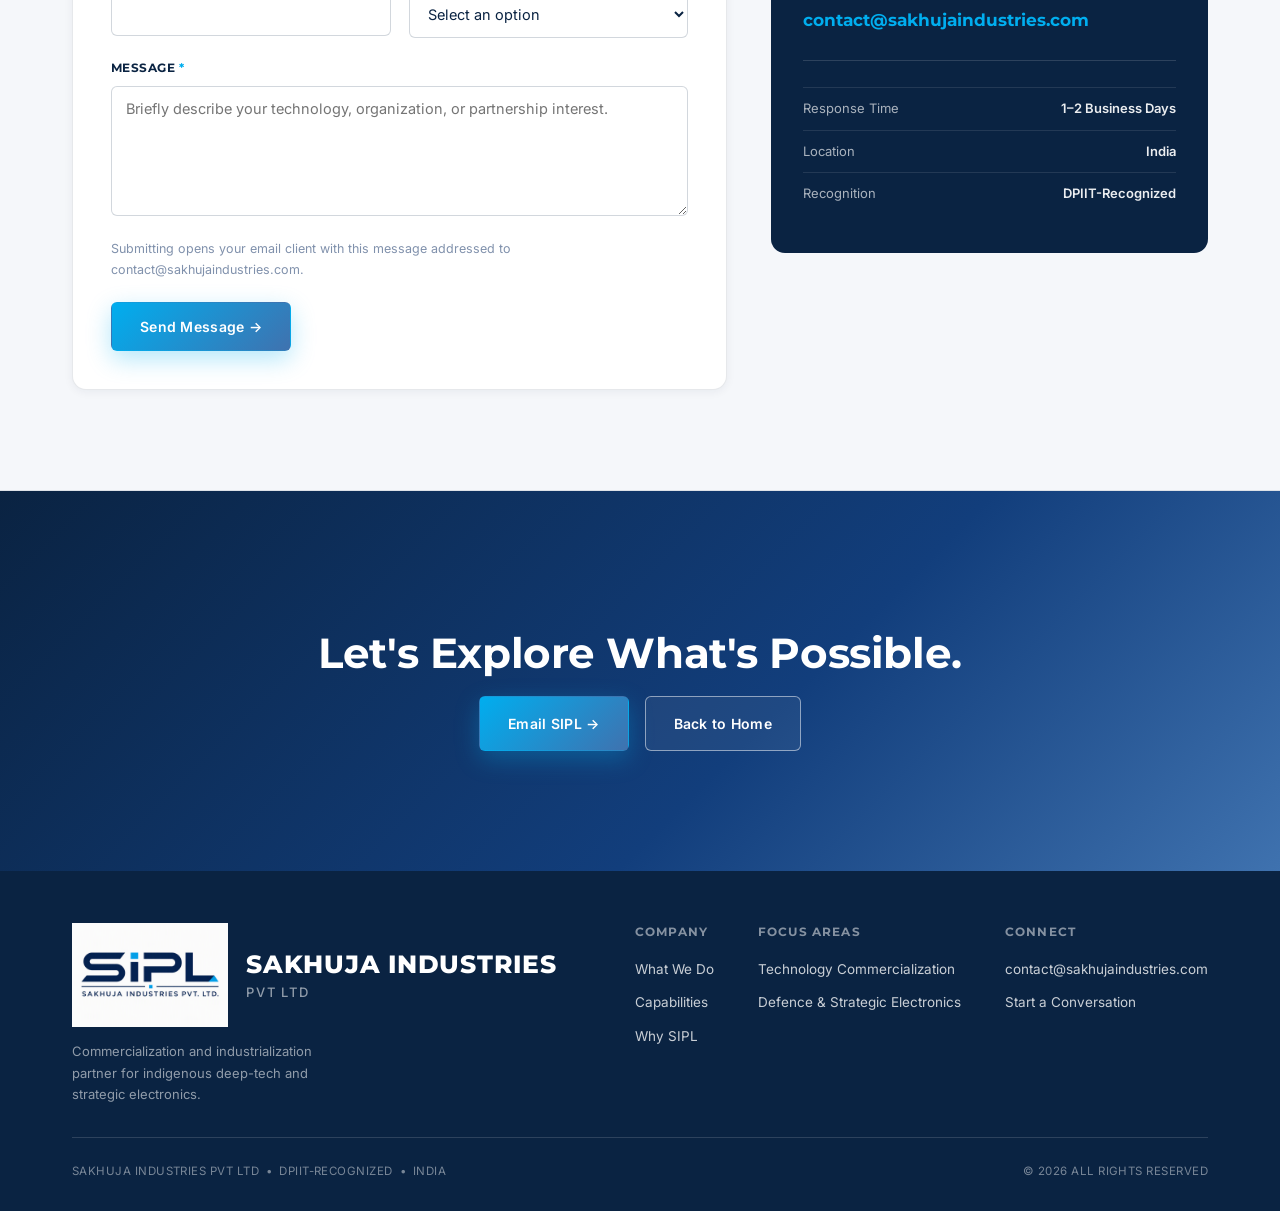
==== commit a84b288e: "Update start-a-conversation.html updated the hero image on this page" ====
--- a/start-a-conversation.html
+++ b/start-a-conversation.html
@@ -127,7 +127,7 @@
 <!-- ================= HERO ================= -->
 <section class="page-hero contact-hero">
   <div class="page-hero-media">
-    <img src="https://images.unsplash.com/photo-1600880292203-757bb62b4baf?auto=format&fit=crop&w=2200&q=80" alt="Strategic technology partnership and collaboration">
+    <img src="assets/images/startconversation.png" alt="Strategic technology partnership and collaboration">
   </div>
   <div class="wrap">
     <div class="breadcrumb"><a href="index.html">Home</a> / Start a Conversation</div>
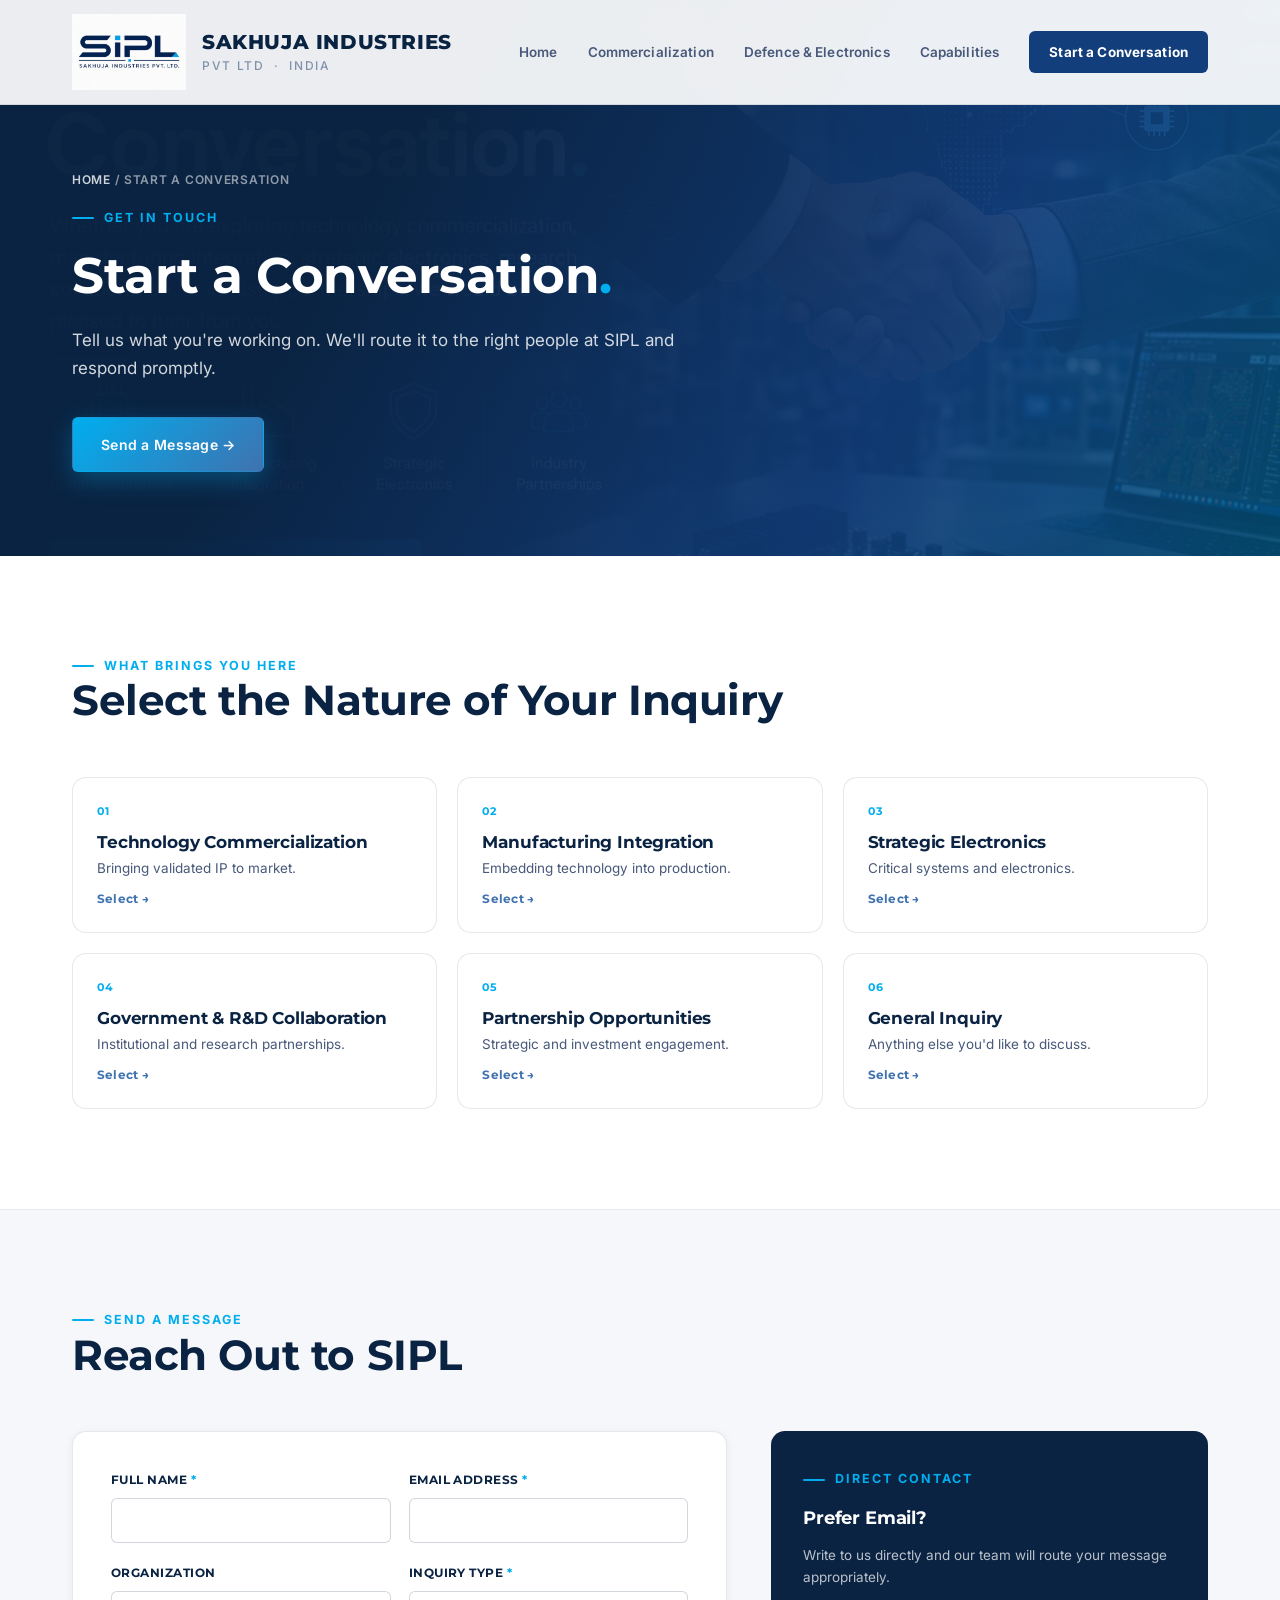
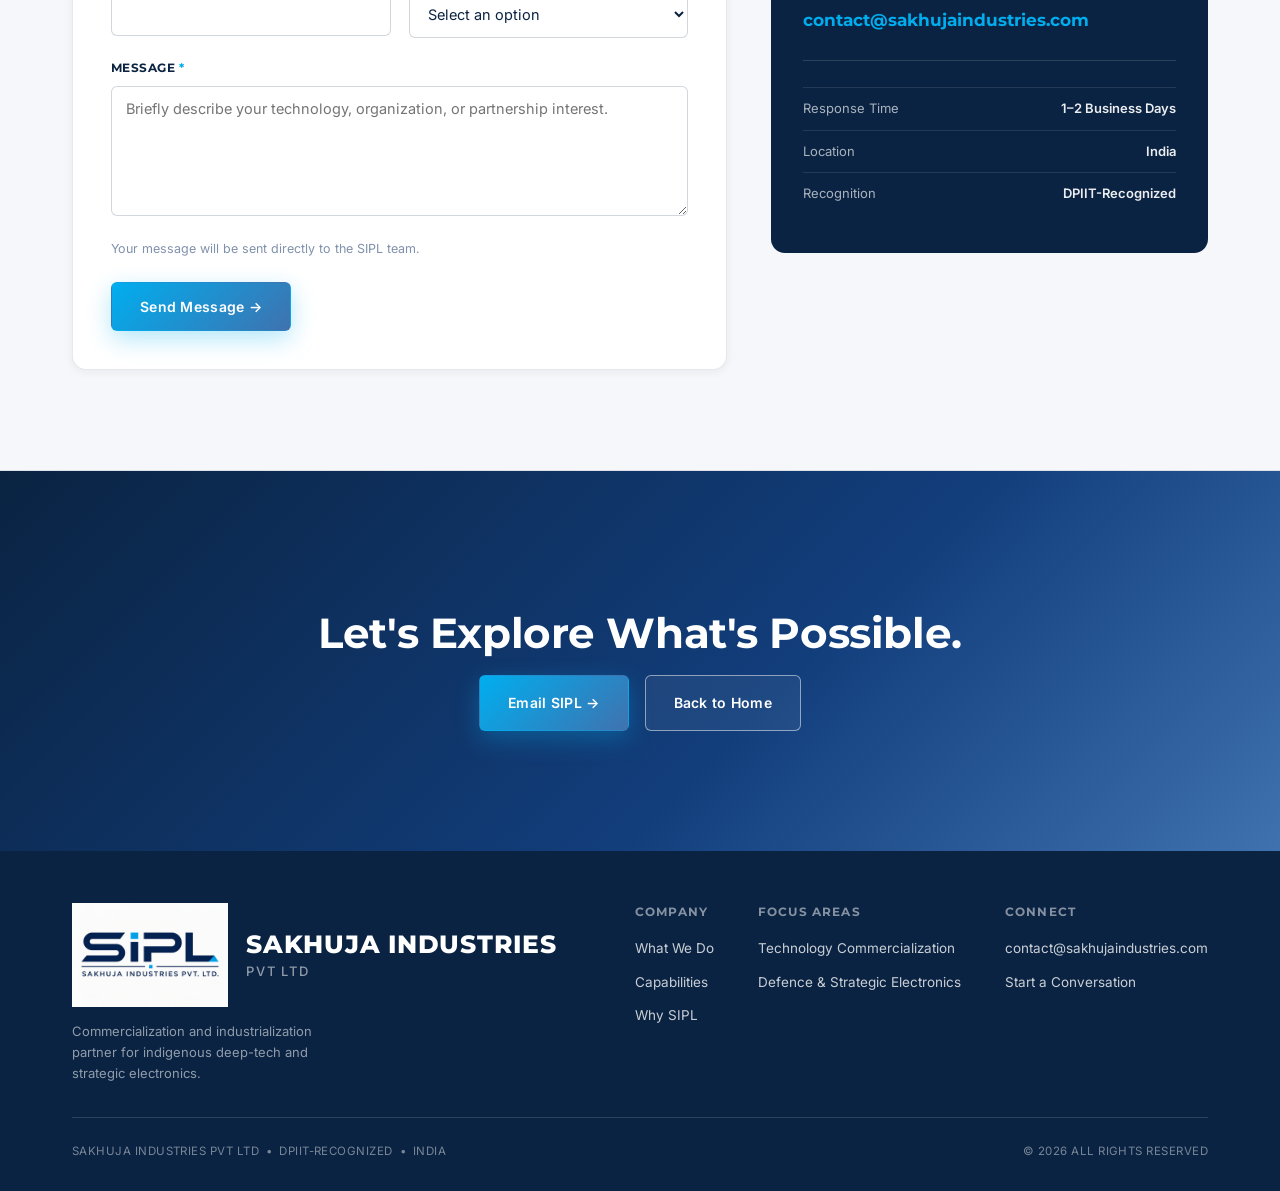
==== commit 6a4bac50: "Update start-a-conversation.html updated script" ====
--- a/start-a-conversation.html
+++ b/start-a-conversation.html
@@ -195,7 +195,11 @@
     <h2>Reach Out to SIPL</h2>
 
     <div class="contact-layout">
-      <form class="contact-form" id="siplContactForm" action="mailto:contact@sakhujaindustries.com" method="POST" enctype="text/plain">
+      <form class="contact-form" id="siplContactForm" action="https://formsubmit.co/contact@sakhujaindustries.com" method="POST">
+	<input type="hidden" name="_subject" value="New SIPL Website Inquiry">
+	<input type="hidden" name="_captcha" value="false">
+	<input type="hidden" name="_template" value="table">
+	<input type="hidden" name="_next" value="https://www.sakhujaindustries.com/thank-you.html">
         <div class="form-row">
           <div class="field">
             <label for="fullName">Full Name <span class="req">*</span></label>
@@ -231,7 +235,7 @@
           <textarea id="message" name="Message" required placeholder="Briefly describe your technology, organization, or partnership interest."></textarea>
         </div>
 
-        <p class="form-note">Submitting opens your email client with this message addressed to contact@sakhujaindustries.com.</p>
+        <p class="form-note">Your message will be sent directly to the SIPL team.</p>
 
         <button type="submit" class="btn btn-primary">Send Message →</button>
         <p class="form-status" id="formStatus"></p>
@@ -299,67 +303,34 @@
 </footer>
 
 <script src="script.js"></script>
+
 <script>
-  // Inquiry card → preselect topic in form and scroll to it
-  document.addEventListener('DOMContentLoaded', function () {
-    var cards = document.querySelectorAll('.inquiry-card');
-    var topicSelect = document.getElementById('topic');
-    cards.forEach(function (card) {
-      card.addEventListener('click', function () {
-        var value = card.getAttribute('data-topic');
-        if (topicSelect) {
-          Array.prototype.forEach.call(topicSelect.options, function (opt) {
-            if (opt.text.replace(/&/g, '&').indexOf(value.split(' & ')[0]) !== -1 || opt.text === value) {
-              topicSelect.value = opt.value;
+document.addEventListener('DOMContentLoaded', function () {
+
+    const cards = document.querySelectorAll('.inquiry-card');
+    const topicSelect = document.getElementById('topic');
+
+    cards.forEach(function(card){
+
+        card.addEventListener('click', function(){
+
+            const value = card.getAttribute('data-topic');
+
+            if(topicSelect){
+                topicSelect.value = value;
             }
-          });
-          // Fallback direct match
-          if (!topicSelect.value) { topicSelect.value = value; }
-        }
-        var formSection = document.getElementById('contact-form');
-        if (formSection) { formSection.scrollIntoView({ behavior: 'smooth', block: 'start' }); }
-        var nameField = document.getElementById('fullName');
-        if (nameField) { setTimeout(function () { nameField.focus(); }, 500); }
-      });
+
+            document.getElementById('contact-form')
+                .scrollIntoView({
+                    behavior:'smooth',
+                    block:'start'
+                });
+        });
+
     });
 
-    // Build a clean mailto submission
-    var form = document.getElementById('siplContactForm');
-    var status = document.getElementById('formStatus');
-    if (form) {
-      form.addEventListener('submit', function (e) {
-        e.preventDefault();
-        var name = document.getElementById('fullName').value.trim();
-        var email = document.getElementById('email').value.trim();
-        var org = document.getElementById('organization').value.trim();
-        var topic = document.getElementById('topic').value;
-        var message = document.getElementById('message').value.trim();
-
-        if (!name || !email || !topic || !message) {
-          status.textContent = 'Please complete all required fields.';
-          status.classList.add('show');
-          return;
-        }
-
-        var subject = 'SIPL Inquiry: ' + topic;
-        var body =
-          'Name: ' + name + '\n' +
-          'Email: ' + email + '\n' +
-          (org ? 'Organization: ' + org + '\n' : '') +
-          'Inquiry Type: ' + topic + '\n\n' +
-          'Message:\n' + message;
-
-        var mailto = 'mailto:contact@sakhujaindustries.com'
-          + '?subject=' + encodeURIComponent(subject)
-          + '&body=' + encodeURIComponent(body);
-
-        window.location.href = mailto;
-
-        status.textContent = 'Opening your email client to send this message…';
-        status.classList.add('show');
-      });
-    }
-  });
+});
 </script>
+
 </body>
 </html>
